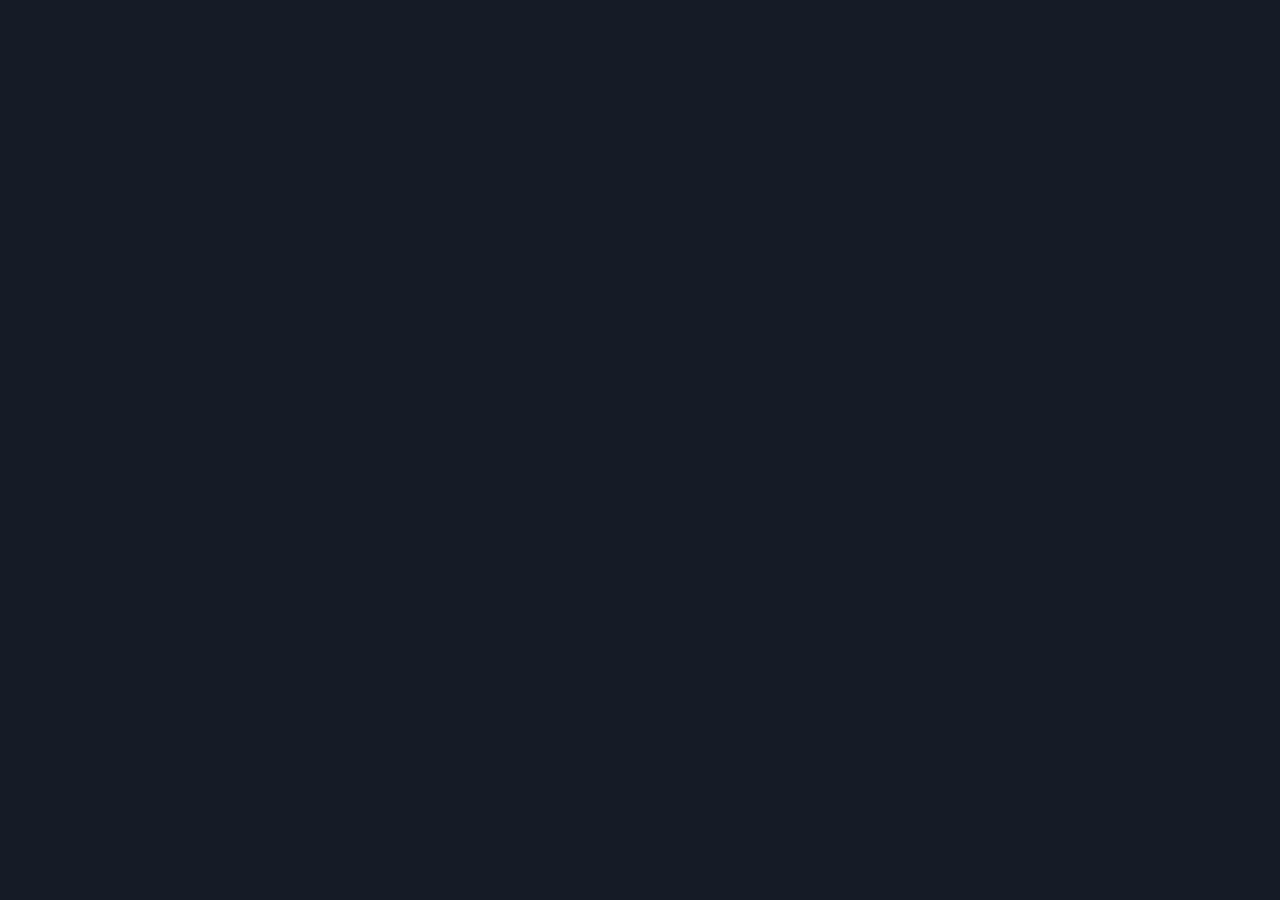
==== extension/break.html @ 7795da80 "init" ====
<!doctype html>
<html>
<head>
<meta charset="utf-8">
<title>Break · Brinky</title>
<style>html,body{margin:0;height:100%;background:#151b26;overflow:hidden}</style>
</head>
<body>
<script src="mascot.js"></script>
<script src="breaklayer.js"></script>
<script type="module" src="break.js"></script>
</body>
</html>
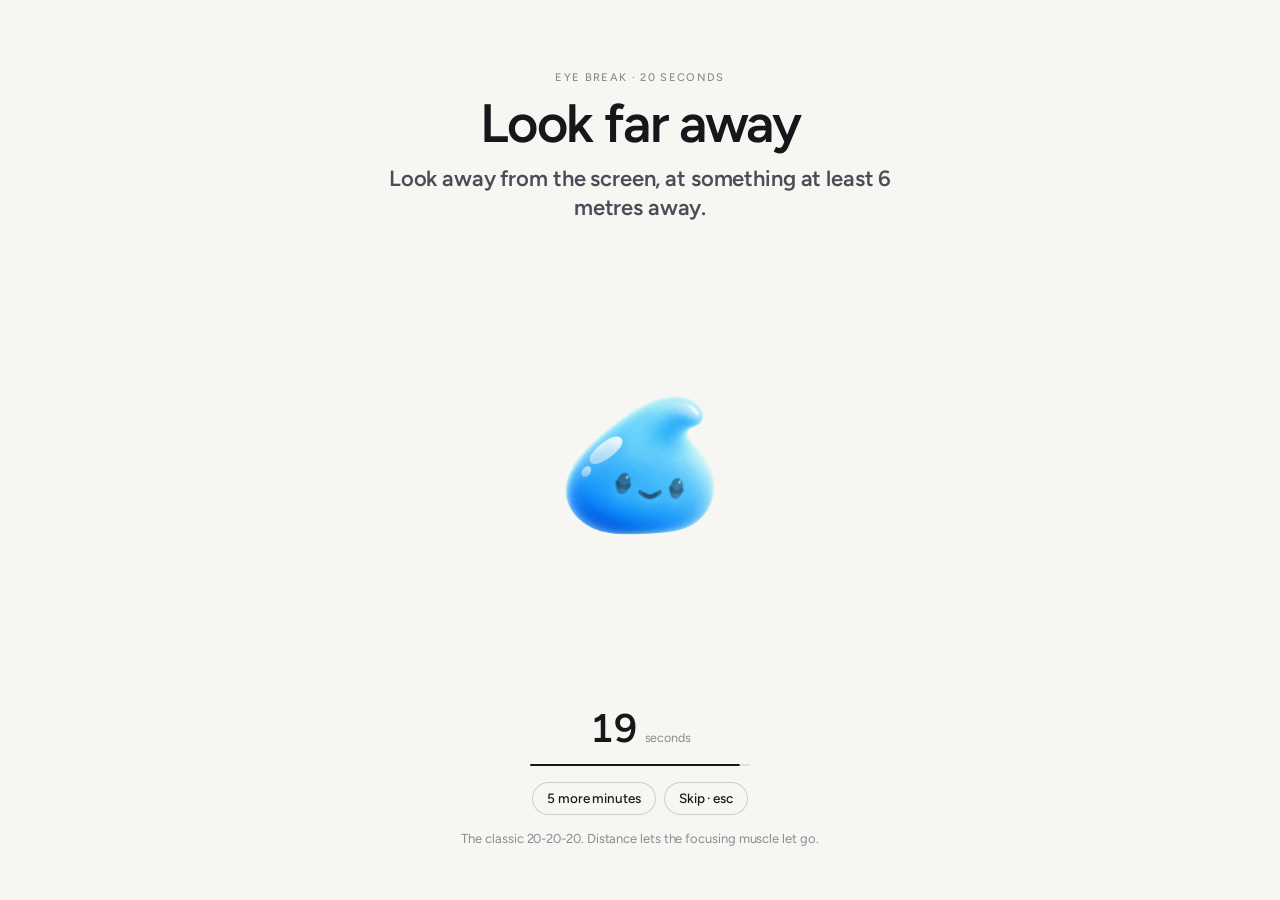
==== commit 049694b0: "Brinky refresh: beach wave, new popup, website and README" ====
--- a/extension/break.html
+++ b/extension/break.html
@@ -1,13 +1,17 @@
 <!doctype html>
-<html>
+<html lang="en">
 <head>
 <meta charset="utf-8">
-<title>Break · Brinky</title>
-<style>html,body{margin:0;height:100%;background:#151b26;overflow:hidden}</style>
+<title>Eye break · Brinky</title>
+<link rel="stylesheet" href="brand.css">
+<style>html,body{height:100%}</style>
 </head>
 <body>
-<script src="mascot.js"></script>
-<script src="breaklayer.js"></script>
-<script type="module" src="break.js"></script>
+<!-- Used only when the tab in front is a Chrome page Brinky can't draw on (new tab, settings, the Web Store). -->
+<script src="break-env.js"></script>
+<script src="exercises.js"></script>
+<script src="face.js"></script>
+<script src="layer.js"></script>
+<script src="break.js"></script>
 </body>
 </html>
--- a/extension/brand.css
+++ b/extension/brand.css
@@ -0,0 +1,63 @@
+/* Brinky's brand, shared by the popup, the walkthrough and the settings page.
+   Light paper and soft ink, and one blue: the colour of Brinky himself. One calm, round typeface, Figtree.
+   No gradients and no glass in the interface; Brinky is the only rendered thing on screen. */
+@font-face{font-family:"Figtree";src:url(fonts/figtree.woff2) format("woff2");font-weight:300 900;font-style:normal;font-display:block}
+@font-face{font-family:"Figtree";src:url(fonts/figtree-italic.woff2) format("woff2");font-weight:300 900;font-style:italic;font-display:block}
+:root{
+  --paper:#F7F6F2;--paper-2:#F0EEE8;--card:#FFFFFF;
+  --ink:#15171B;--ink-2:#4A4D55;--ink-3:#8A8C92;--line:rgba(21,23,27,.1);--line-2:rgba(21,23,27,.18);
+  --blue:#1E8FF2;--blue-soft:rgba(30,143,242,.12);--red:#D9483B;
+  --serif:"Figtree",-apple-system,BlinkMacSystemFont,system-ui,sans-serif;
+  --sans:"Figtree",-apple-system,BlinkMacSystemFont,system-ui,sans-serif;
+  --mono:"Geist Mono",ui-monospace,Menlo,monospace;
+  color-scheme:light;
+}
+@media (prefers-color-scheme:dark){:root:not([data-theme="light"]){
+  --paper:#121316;--paper-2:#18191D;--card:#1D1E23;
+  --ink:#F1EEE7;--ink-2:#B3B0A9;--ink-3:#7E7C77;--line:rgba(241,238,231,.1);--line-2:rgba(241,238,231,.2);
+  --blue:#3EA2FF;--blue-soft:rgba(62,162,255,.14);color-scheme:dark}}
+:root[data-theme="dark"]{
+  --paper:#121316;--paper-2:#18191D;--card:#1D1E23;
+  --ink:#F1EEE7;--ink-2:#B3B0A9;--ink-3:#7E7C77;--line:rgba(241,238,231,.1);--line-2:rgba(241,238,231,.2);
+  --blue:#3EA2FF;--blue-soft:rgba(62,162,255,.14);color-scheme:dark}
+
+*,*::before,*::after{box-sizing:border-box;margin:0;padding:0}
+html{background:var(--paper)}
+body{color:var(--ink);font:14.5px/1.5 var(--sans);-webkit-font-smoothing:antialiased;letter-spacing:-.006em}
+button{all:unset;box-sizing:border-box;cursor:pointer}
+img,svg{display:block;max-width:100%}
+:focus-visible{outline:2px solid var(--blue);outline-offset:3px;border-radius:10px}
+.serif{font-family:var(--sans);font-weight:600;letter-spacing:-.03em}
+.eyebrow{font:500 11px/1 var(--sans);letter-spacing:.12em;text-transform:uppercase;color:var(--ink-3)}
+.sub{color:var(--ink-3)}
+
+/* buttons */
+.btn{display:inline-flex;align-items:center;justify-content:center;gap:8px;height:38px;padding:0 16px;border-radius:999px;font:500 14px/1 var(--sans);white-space:nowrap;transition:transform .2s,box-shadow .2s,background .2s}
+.btn:hover{transform:translateY(-1px)}
+.btn:active{transform:none}
+.btn svg{width:14px;height:14px}
+.btn.ink,.btn.primary{background:var(--ink);color:var(--paper)}
+.btn.line,.btn.tint{box-shadow:inset 0 0 0 1px var(--line-2);color:var(--ink)}
+.btn.line:hover,.btn.tint:hover{box-shadow:inset 0 0 0 1px var(--ink)}
+.btn.plain{height:auto;padding:4px 0;color:var(--ink-2)}
+.btn.lg{height:46px;padding:0 22px;font-size:15px}
+.round{width:34px;height:34px;border-radius:50%;display:grid;place-items:center;color:var(--ink-2);box-shadow:inset 0 0 0 1px var(--line);transition:box-shadow .2s,color .2s}
+.round:hover{color:var(--ink);box-shadow:inset 0 0 0 1px var(--line-2)}
+.round svg{width:16px;height:16px}
+
+/* on / off: a pill with a dot */
+.tg,.sw{display:inline-flex;align-items:center;gap:8px;min-width:64px;height:30px;padding:0 13px 0 11px;border-radius:999px;font:500 13px/1 var(--sans);color:var(--ink-3);box-shadow:inset 0 0 0 1px var(--line-2);flex:none;transition:background .25s,color .25s,box-shadow .25s}
+.tg::before,.sw::before{content:"";width:7px;height:7px;border-radius:50%;background:currentColor;opacity:.5;transition:opacity .25s}
+.sw::after{content:"Off"}
+.tg[aria-pressed="true"],.sw[aria-checked="true"]{background:var(--ink);color:var(--paper);box-shadow:none}
+.tg[aria-pressed="true"]::before,.sw[aria-checked="true"]::before{background:var(--blue);opacity:1}
+.sw[aria-checked="true"]::after{content:"On"}
+
+/* one of several */
+.seg{display:inline-flex;padding:3px;border-radius:999px;box-shadow:inset 0 0 0 1px var(--line-2);gap:2px}
+.seg button{height:28px;padding:0 12px;display:grid;place-items:center;border-radius:999px;font:500 13px/1 var(--sans);color:var(--ink-2);transition:background .2s,color .2s}
+.seg button:hover{color:var(--ink)}
+.seg button[aria-pressed="true"]{background:var(--ink);color:var(--paper)}
+
+.card{background:var(--card);border-radius:20px;box-shadow:0 0 0 1px var(--line)}
+@media (prefers-reduced-motion:reduce){*{transition:none!important;animation:none!important}}
